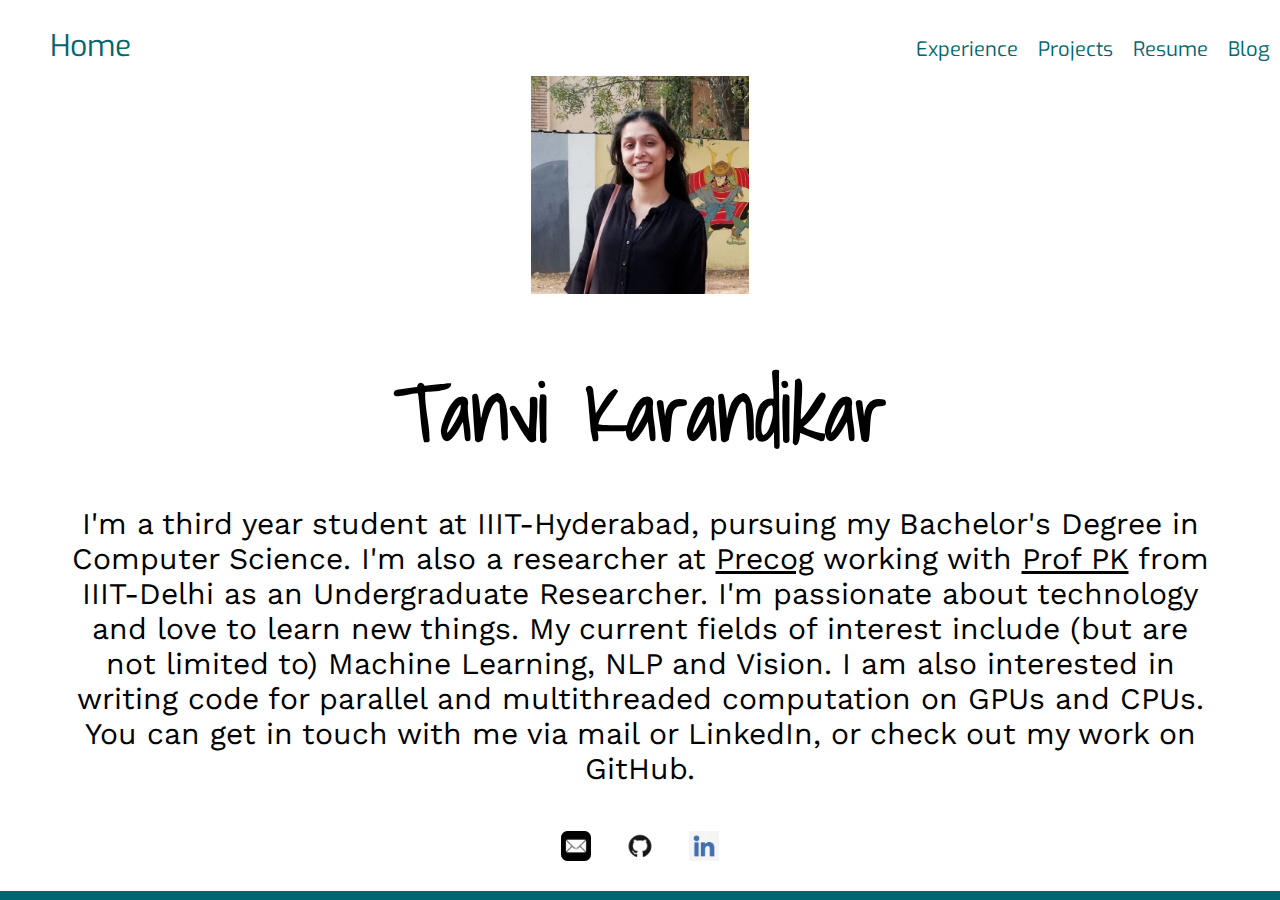
==== index.html @ 406d1a78 "uploading all files" ====
<!DOCTYPE html>
<html lang="en" dir="ltr">
  <head>
    <meta charset="utf-8">
    <meta name="viewport" content="width=device-width, initial-scale=1">
    <title>Tanvi Karandikar</title>
    <link rel="shortcut icon" href="static/fav.ico" />
    <link rel="stylesheet" type="text/css" href="css/main.css" />
    <link href="https://fonts.googleapis.com/css?family=Exo|Acme|Kalam|Shadows+Into+Light|Work+Sans" rel="stylesheet">
  </head>

  <body>

    <nav id="navbarr" class="exo">
      <ul>
        <li><a class="active" href="index.html" id="hov4">Home</a></li>
        <li><a href="html/blog.html" id="hov3">Blog</a></li>
        <li><a href="static/Tanvi_Karandikar_Resume.pdf" id="hov2">Resume</a></li>
        <li><a href="html/projects.html" id="hov1">Projects</a></li>
        <li><a href="html/experience.html" id="hov5">Experience</a></li>
      </ul>
    </nav>


  <!-- <div class="containerr">
    <img src='static/bg.gif' style="width:100%">
    <div id="centered" class="kalam hide">
      तन्वी करंदीकर<p align="center">||सुस्वागतम||</p>
    </div>
  </div> -->

<div>
  <!-- <div class="div1 category "><button class= "button1 acme" onclick="count()">Like this page!</button>
    <p class="write">Likes so far: <b id="count"></b></p></div> -->
   <img src='static/black_square.png' class="center" >

  <div class="three category">
    <div class="div1"><h1 class="big write">Tanvi Karandikar</h1>
      
    
      <!-- <a href="accomplishments.html"><button class="button1">Projects</button></a>
      <a href="accomplishments.html"><button class="button1">Resume</button></a>
      <a href="accomplishments.html"><button class="button1">Blog</button></a> -->
      <p class = "work" >
       I'm a third year student at IIIT-Hyderabad, pursuing my Bachelor's Degree in Computer Science.  
        I'm also a researcher at <a href ="http://precog.iiitd.edu.in/">Precog</a> working with <a href="https://in.linkedin.com/in/ponguru">Prof PK</a> from 
        IIIT-Delhi as an Undergraduate Researcher. 
        I'm passionate about technology and love to learn new things. My current fields of interest 
        include (but are not limited to) Machine Learning, NLP and Vision. I am also interested in writing code for parallel and multithreaded
        computation on GPUs and CPUs. You can get in touch with me via mail or LinkedIn, or check out my work on GitHub.   
      </p>

      <div>
        <a href="mailto:tanvi.karandikar@students.iiit.ac.in  " target="_blank"><img src="static/email.png" class="logo"></a>
        <a href="http://github.com/tanvi141" target="_blank"><img src="static/GitHub-Mark.png" class="logo"></a>
        <a href="https://www.linkedin.com/in/tanvi-karandikar/" target="_blank"><img src="static/linkedin.png" class="logo"></a>
      </div>
 
  </div>
</div>
</div>

<div class="bottom"></div>
</body>
<script type = "text/javascript" src = "js/main.js" ></script>
<script type = "text/javascript" src = "js/hover.js"></script>
<script type = "text/javascript" src = "js/likes.js" ></script>
</html>
---- css/main.css ----
html{
  scroll-behavior: smooth;
}

body{
    /* background-image: url(../static/bgimg.jpg); */
    background-attachment:fixed;
    margin:0;
    color:black;
}

p{
  font-size: 30px;
}


.big {
    font-size: 500%;
    margin-bottom: 0px;
}
/* Style the navbarr */
#navbarr {
  overflow: hidden;
  /* background-color: #026670; */
  z-index: 5;
  color: black;
}

/* navbarr links */
#navbarr a {
  display: block;
  color: #026670;
  text-align: center;
  padding: 0px;
  text-decoration: none;
}

@media only screen and (max-width: 870px) {
  .hide {
    display: none;
  }
}

nav ul li:first-child {
  float: left;
  padding:0px;
  font-size: 30px;
  margin:10px;
}

nav ul li {
  list-style:none;
  margin:20px 10px 10px 10px;
  float: right;
  font-size: 20px;
}

#filler{
  height:200px;
}

/* Page content */
.content {
  padding: 16px;
}

/* The sticky class is added to the navbarr with JS when it reaches its scroll position */
.sticky {
  position: sticky;
  top: 0;
  width: 100%;
}

/* Add some top padding to the page content to prevent sudden quick movement (as the navigation bar gets a new position at the top of the page (position:fixed and top:0) */
.sticky + .content {
  padding-top: 60px;
}


/* Container holding the image and the text */
.container {
  position: relative;
  text-align: center;
  color: white;
  z-index: 0;
}

#centered {
  position: absolute;
  top: 50%;
  left: 50%;
  transform: translate(-50%, -50%);
  z-index: 1;
  font-size: 80px
}

.bottom{
    background-color: #026670;
    color:  #026670;
    /* height: 20px; */
    position: fixed;
    bottom: 0;
    width:100%;
    height:1%;
    /* padding: 10% */
}


.button1 {
  font-family: 'Acme', sans-serif;
  background-color: #fce181;
  border: none;
  color: black;
  padding: 10px;
  text-align: center;
  text-decoration: none;
  display: inline-block;
  font-size: 20px;
  margin: 4px 2px;
  cursor: pointer;
  border-radius: 12px;
}

.div1{
  padding: 0% 5% 0% 5%

}

.category {
    text-align:center;
}


.logo {
  margin:15px;
  display:inline-block;
  height:30px
}

h3{
  text-align: center;
  font-size: 50px;
}
table {
  width: 80%;
  font-family: 'Exo', sans-serif;
  padding: 1%;
  /* margin:20%; */
}

.hov{
  color: "#026670";
}

.kalam{
  font-family: 'Kalam', cursive;
}

.write{
    font-family: 'Shadows Into Light', cursive;
}

.work{
    font-family: 'Work Sans', sans-serif;
}

.exo{
  font-family: 'Exo', sans-serif;
}

#form1{
  font-size: 30px;
  display: inline-block;
  float: left;
}

#pics {
  display: inline-block;
  float: right;
}

#pics1{
  height: auto;
  width: 45vw;
}

.center {
  display: block;
  margin-left: auto;
  margin-right: auto;
  width: 17%;
  height: auto;
  /* margin-top: 5%; */
}

.card {
  box-shadow: 0 4px 8px 0 rgba(0,0,0,0.2);
  transition: 0.3s;
  width: 40%;
  padding: 2%;
  /* margin: 10%; */
  display:grid;
}


.card > img{
  width: 50%;
  height: auto;
}
.card:hover {
  box-shadow: 0 8px 16px 0 rgba(0,0,0,0.2);
}

.container {
  padding: 2px 16px;
}
a, a:visited, a:hover, a:active {
  color: inherit;
}

ul.techstack li {
  display:inline;
  color:#026670;
  background-color: #ece1cf;
}

.cardgrid{
  display:grid;
  grid-template-columns: 50% 50%;
  align-items: center;
  align-content: center;
  align:center;
}
.bloglist{
  list-style: none;
}
.bloglist > li{
  margin: 5% 10% 0% 10%;
  border-bottom: 1px solid #ccc;
  padding-bottom: 2rem;
  padding-top: 2rem;
}

.blogcontent{
  margin: 5% 20%;
}


/* Create two unequal columns that floats next to each other */
.column {
  float: left;
  padding: 10px;
  /* height: 300px; Should be removed. Only for demonstration */
}

.leftt {
  width: 50%;
  align-items: right;
  padding-right: 2%;
}

.rightt {
  width: 40%;
}

/* Clear floats after the columns */
.row:after {
  content: "";
  display: table;
  clear: both;
}
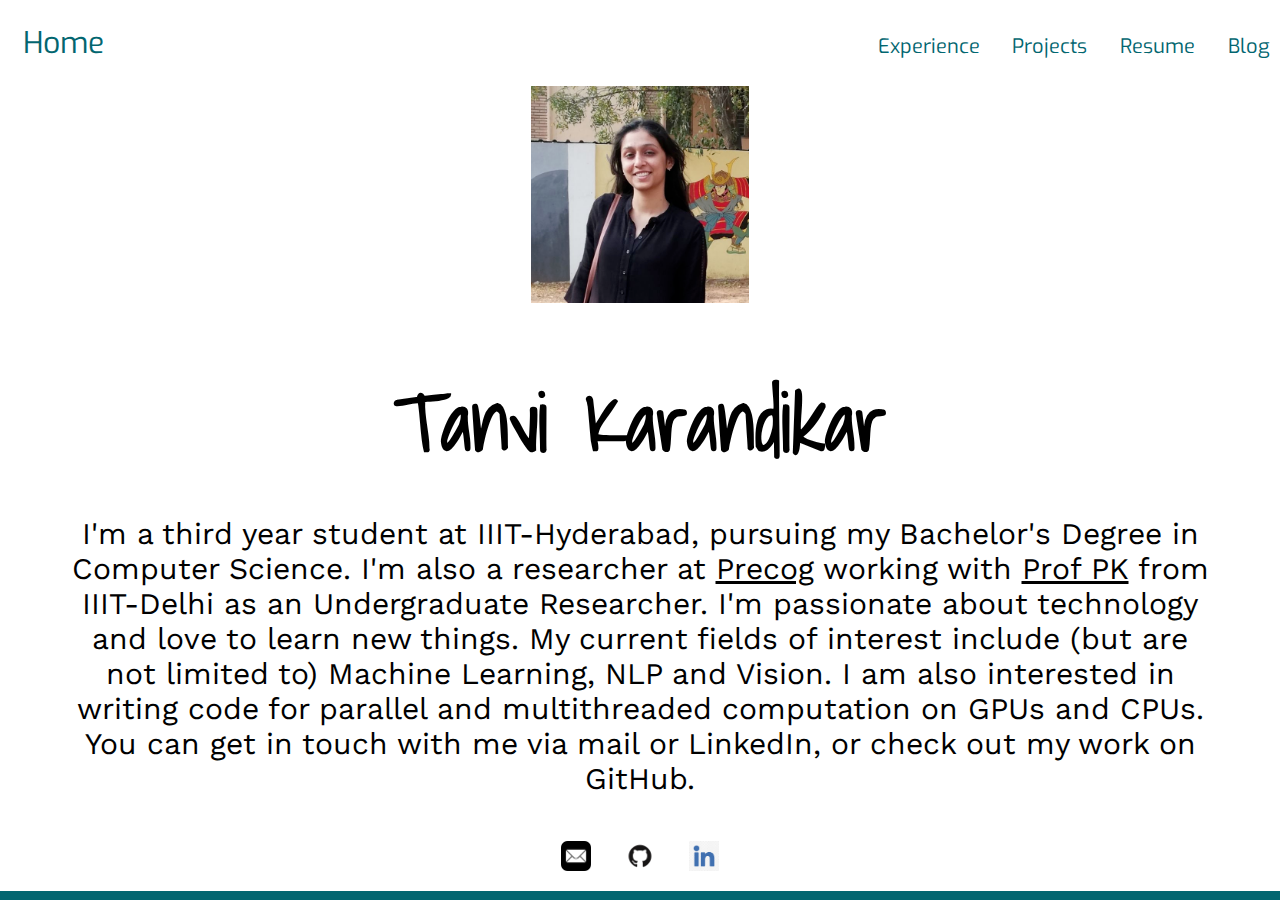
==== commit 9f16d6cf: "responsiveness for mobile" ====
--- a/index.html
+++ b/index.html
@@ -7,20 +7,18 @@
     <link rel="shortcut icon" href="static/fav.ico" />
     <link rel="stylesheet" type="text/css" href="css/main.css" />
     <link href="https://fonts.googleapis.com/css?family=Exo|Acme|Kalam|Shadows+Into+Light|Work+Sans" rel="stylesheet">
+    <link rel="stylesheet" href="https://cdnjs.cloudflare.com/ajax/libs/font-awesome/4.7.0/css/font-awesome.min.css">
   </head>
 
   <body>
-
-    <nav id="navbarr" class="exo">
-      <ul>
-        <li><a class="active" href="index.html" id="hov4">Home</a></li>
-        <li><a href="html/blog.html" id="hov3">Blog</a></li>
-        <li><a href="static/Tanvi_Karandikar_Resume.pdf" id="hov2">Resume</a></li>
-        <li><a href="html/projects.html" id="hov1">Projects</a></li>
-        <li><a href="html/experience.html" id="hov5">Experience</a></li>
-      </ul>
-    </nav>
-
+    <div class ="topnav exo navbarr sticky" id="myTopnav">
+          <a class="active first-child" href="index.html" id="hov4">Home</a>
+          <a class="next-child" href="html/blog.html" id="hov3">Blog</a>
+          <a class="next-child" href="static/Tanvi_Karandikar_Resume.pdf" id="hov2">Resume</a>
+          <a class="next-child" href="html/projects.html" id="hov1">Projects</a>
+          <a class="next-child" href="html/experience.html" id="hov5">Experience</a>
+          <a class="icon" href="javascript:void(0);"  onclick="myNavFunction()"><i class="fa fa-bars"></i></a>
+  </div>  
 
   <!-- <div class="containerr">
     <img src='static/bg.gif' style="width:100%">
@@ -32,7 +30,7 @@
 <div>
   <!-- <div class="div1 category "><button class= "button1 acme" onclick="count()">Like this page!</button>
     <p class="write">Likes so far: <b id="count"></b></p></div> -->
-   <img src='static/black_square.png' class="center" >
+   <img src='static/black_square.png' class="mainimg" >
 
   <div class="three category">
     <div class="div1"><h1 class="big write">Tanvi Karandikar</h1>
--- a/css/main.css
+++ b/css/main.css
@@ -13,42 +13,53 @@
   font-size: 30px;
 }
 
-
 .big {
     font-size: 500%;
     margin-bottom: 0px;
-}
+    text-align: center;
+}
+
+@media only screen and (max-width: 600px) {
+  .big {
+    padding: 0%;
+    font-size: 350%;
+  }
+}
+
 /* Style the navbarr */
-#navbarr {
-  overflow: hidden;
+.navbarr {
+  /* overflow: hidden; */
   /* background-color: #026670; */
   z-index: 5;
-  color: black;
+  color:#026670;
+  /* padding-right:1%; */
+  /* width: 100%; */
 }
 
 /* navbarr links */
-#navbarr a {
+.navbarr > a {
   display: block;
   color: #026670;
   text-align: center;
   padding: 0px;
   text-decoration: none;
-}
-
-@media only screen and (max-width: 870px) {
+  padding: 1% 0 1% 1%;
+}
+
+@media only screen and (max-width: 600px) {
   .hide {
     display: none;
   }
 }
 
-nav ul li:first-child {
+.first-child {
   float: left;
   padding:0px;
   font-size: 30px;
   margin:10px;
 }
 
-nav ul li {
+.next-child {
   list-style:none;
   margin:20px 10px 10px 10px;
   float: right;
@@ -69,6 +80,13 @@
   position: sticky;
   top: 0;
   width: 100%;
+}
+
+/* Remove stickiness */
+@media only screen and (max-width: 600px) {
+  .sticky {
+    position: initial;
+  }
 }
 
 /* Add some top padding to the page content to prevent sudden quick movement (as the navigation bar gets a new position at the top of the page (position:fixed and top:0) */
@@ -203,6 +221,13 @@
 }
 
 
+@media only screen and (max-width: 600px) {
+  .card {
+    width: 80%;
+  }
+}
+
+
 .card > img{
   width: 50%;
   height: auto;
@@ -246,6 +271,17 @@
 }
 
 
+@media only screen and (max-width: 600px) {
+  .blogcontent{
+    margin: 5% 5%;
+  }
+  p{
+    font-size: 20px;
+  }
+  .bloglist > li{
+    margin: 5% 9% 5% 2%;
+  }
+}
 /* Create two unequal columns that floats next to each other */
 .column {
   float: left;
@@ -253,6 +289,9 @@
   /* height: 300px; Should be removed. Only for demonstration */
 }
 
+.column > img {
+  float: right;
+}
 .leftt {
   width: 50%;
   align-items: right;
@@ -263,9 +302,84 @@
   width: 40%;
 }
 
+@media screen and (max-width: 600px) {
+  .column > img{
+    height: 180px !important;
+    width: auto !important;
+    float: left;
+    margin-left: 10%;
+    padding-left: 5%;
+  }
+  .leftt {
+    /* width: 100%; */
+    align-items: right;
+    padding-right: 10%;
+    padding-bottom: 0;
+    margin-top: 0;
+  }
+  .rightt {
+    width: 80%;
+    padding: 2% 10% 2% 10%;
+    margin-bottom: 20%;
+  }
+  .column > h1 {
+    margin-top: 0;
+  }
+
+  text{
+    font-size: 20px !important;
+  }
+}
 /* Clear floats after the columns */
 .row:after {
   content: "";
   display: table;
   clear: both;
-} +} 
+
+.topnav {
+  overflow: hidden;
+}
+
+
+.topnav .icon {
+  display: none;
+}
+
+@media screen and (max-width: 600px) {
+  .topnav a:not(:first-child) {display: none;}
+  .topnav a.icon {
+    float: right;
+    display: block;
+    padding: 5%;
+  }
+}
+
+@media screen and (max-width: 600px) {
+  .topnav.navresponsive {position: relative;}
+  .topnav.navresponsive .icon {
+    position: absolute;
+    right: 0;
+    top: 0;
+  }
+  .topnav.navresponsive a {
+    float: none;
+    display: block;
+    text-align: left;
+    color: #026670;
+  }
+}
+
+.mainimg{
+  display: block;
+  margin-left: auto;
+  margin-right: auto;
+  width: 17%;
+  height: auto;
+}
+
+@media only screen and (max-width: 600px) {
+  .mainimg {
+    width: 60%;
+  }
+}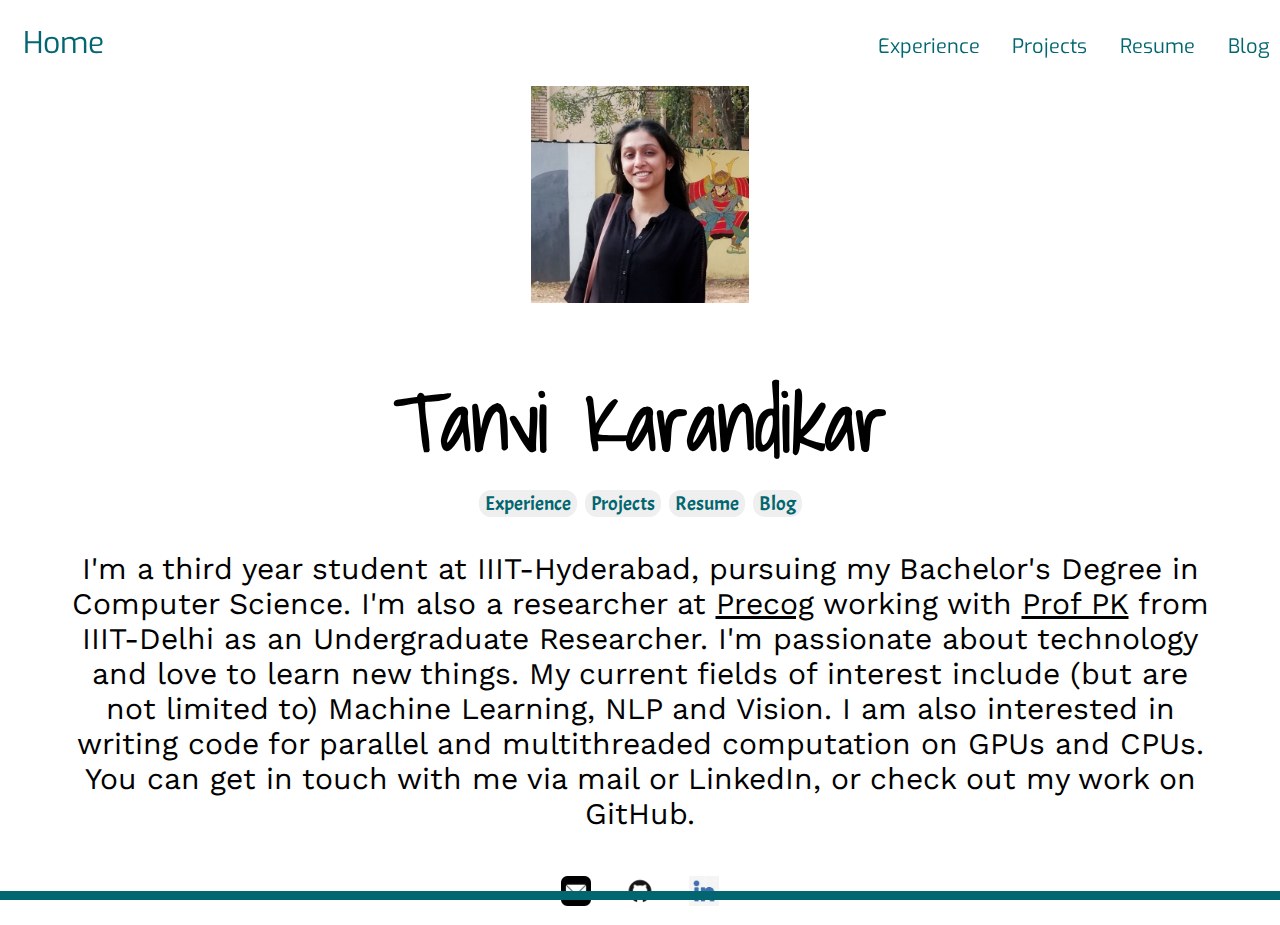
==== commit 147c72bc: "buttons for main page" ====
--- a/index.html
+++ b/index.html
@@ -36,9 +36,10 @@
     <div class="div1"><h1 class="big write">Tanvi Karandikar</h1>
       
     
-      <!-- <a href="accomplishments.html"><button class="button1">Projects</button></a>
+      <a href="accomplishments.html"><button class="button1">Experience</button></a>
+      <a href="accomplishments.html"><button class="button1">Projects</button></a>
       <a href="accomplishments.html"><button class="button1">Resume</button></a>
-      <a href="accomplishments.html"><button class="button1">Blog</button></a> -->
+      <a href="accomplishments.html"><button class="button1">Blog</button></a>
       <p class = "work" >
        I'm a third year student at IIIT-Hyderabad, pursuing my Bachelor's Degree in Computer Science.  
         I'm also a researcher at <a href ="http://precog.iiitd.edu.in/">Precog</a> working with <a href="https://in.linkedin.com/in/ponguru">Prof PK</a> from 
--- a/css/main.css
+++ b/css/main.css
@@ -126,14 +126,15 @@
 
 .button1 {
   font-family: 'Acme', sans-serif;
-  background-color: #fce181;
+  /* background-color: #026670; */
   border: none;
   color: black;
-  padding: 10px;
+  /* padding: 10px; */
   text-align: center;
-  text-decoration: none;
+  /* text-decoration: none; */
   display: inline-block;
   font-size: 20px;
+  color: #026670;
   margin: 4px 2px;
   cursor: pointer;
   border-radius: 12px;
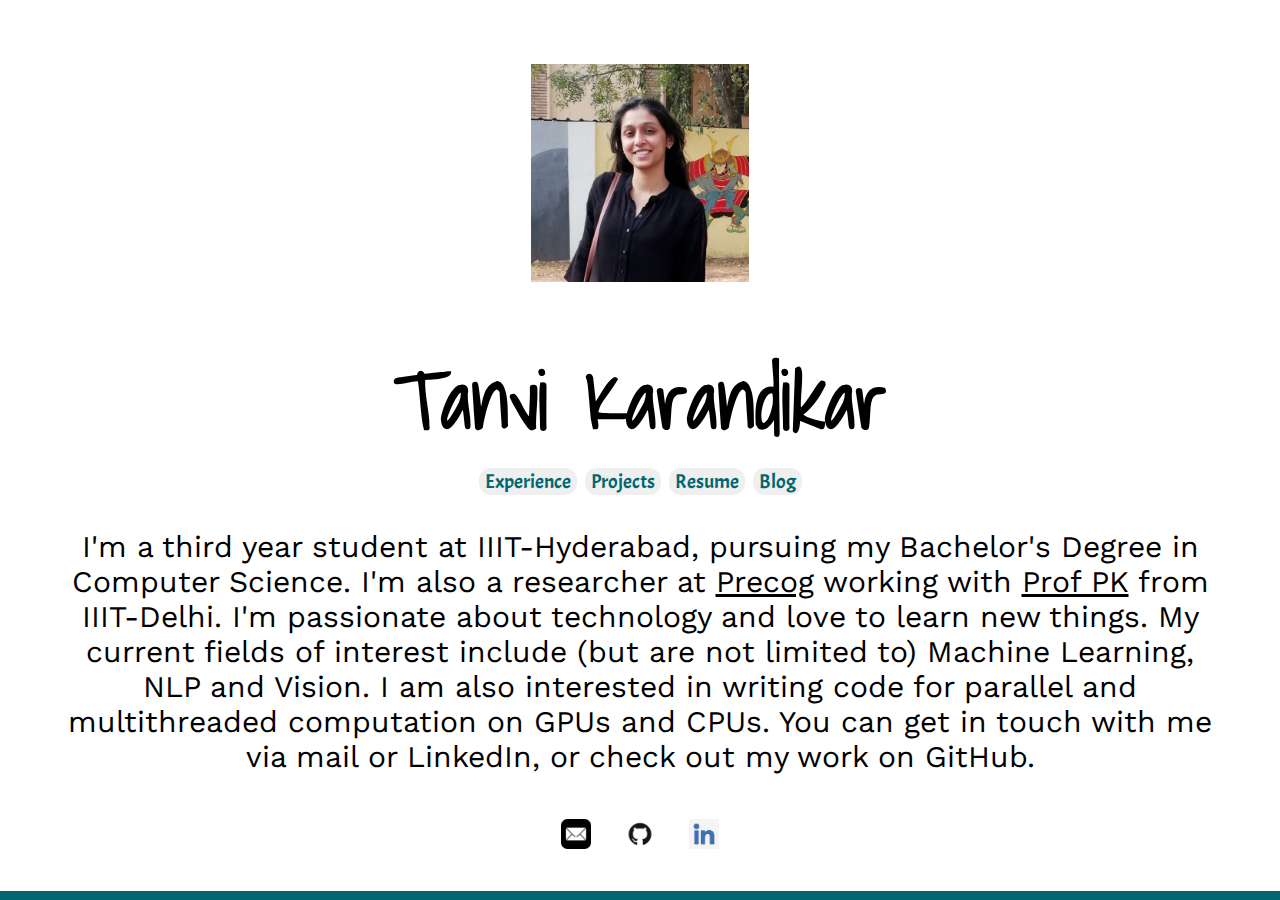
==== commit e885ed58: "remove nav from main page" ====
--- a/index.html
+++ b/index.html
@@ -12,12 +12,12 @@
 
   <body>
     <div class ="topnav exo navbarr sticky" id="myTopnav">
-          <a class="active first-child" href="index.html" id="hov4">Home</a>
+          <!-- <a class="active first-child" href="index.html" id="hov4">Home</a> 
           <a class="next-child" href="html/blog.html" id="hov3">Blog</a>
           <a class="next-child" href="static/Tanvi_Karandikar_Resume.pdf" id="hov2">Resume</a>
           <a class="next-child" href="html/projects.html" id="hov1">Projects</a>
           <a class="next-child" href="html/experience.html" id="hov5">Experience</a>
-          <a class="icon" href="javascript:void(0);"  onclick="myNavFunction()"><i class="fa fa-bars"></i></a>
+          <a class="icon" href="javascript:void(0);"  onclick="myNavFunction()"><i class="fa fa-bars"></i></a> -->
   </div>  
 
   <!-- <div class="containerr">
@@ -36,14 +36,14 @@
     <div class="div1"><h1 class="big write">Tanvi Karandikar</h1>
       
     
-      <a href="accomplishments.html"><button class="button1">Experience</button></a>
-      <a href="accomplishments.html"><button class="button1">Projects</button></a>
-      <a href="accomplishments.html"><button class="button1">Resume</button></a>
-      <a href="accomplishments.html"><button class="button1">Blog</button></a>
+      <a href="html/experience.html"><button class="button1">Experience</button></a>
+      <a href="html/projects.html"><button class="button1">Projects</button></a>
+      <a href="static/Tanvi_Karandikar_Resume.pdf"><button class="button1">Resume</button></a>
+      <a href="html/blog.html"><button class="button1">Blog</button></a>
       <p class = "work" >
        I'm a third year student at IIIT-Hyderabad, pursuing my Bachelor's Degree in Computer Science.  
         I'm also a researcher at <a href ="http://precog.iiitd.edu.in/">Precog</a> working with <a href="https://in.linkedin.com/in/ponguru">Prof PK</a> from 
-        IIIT-Delhi as an Undergraduate Researcher. 
+        IIIT-Delhi. 
         I'm passionate about technology and love to learn new things. My current fields of interest 
         include (but are not limited to) Machine Learning, NLP and Vision. I am also interested in writing code for parallel and multithreaded
         computation on GPUs and CPUs. You can get in touch with me via mail or LinkedIn, or check out my work on GitHub.   
--- a/css/main.css
+++ b/css/main.css
@@ -377,6 +377,7 @@
   margin-right: auto;
   width: 17%;
   height: auto;
+  margin-top: 5%;
 }
 
 @media only screen and (max-width: 600px) {
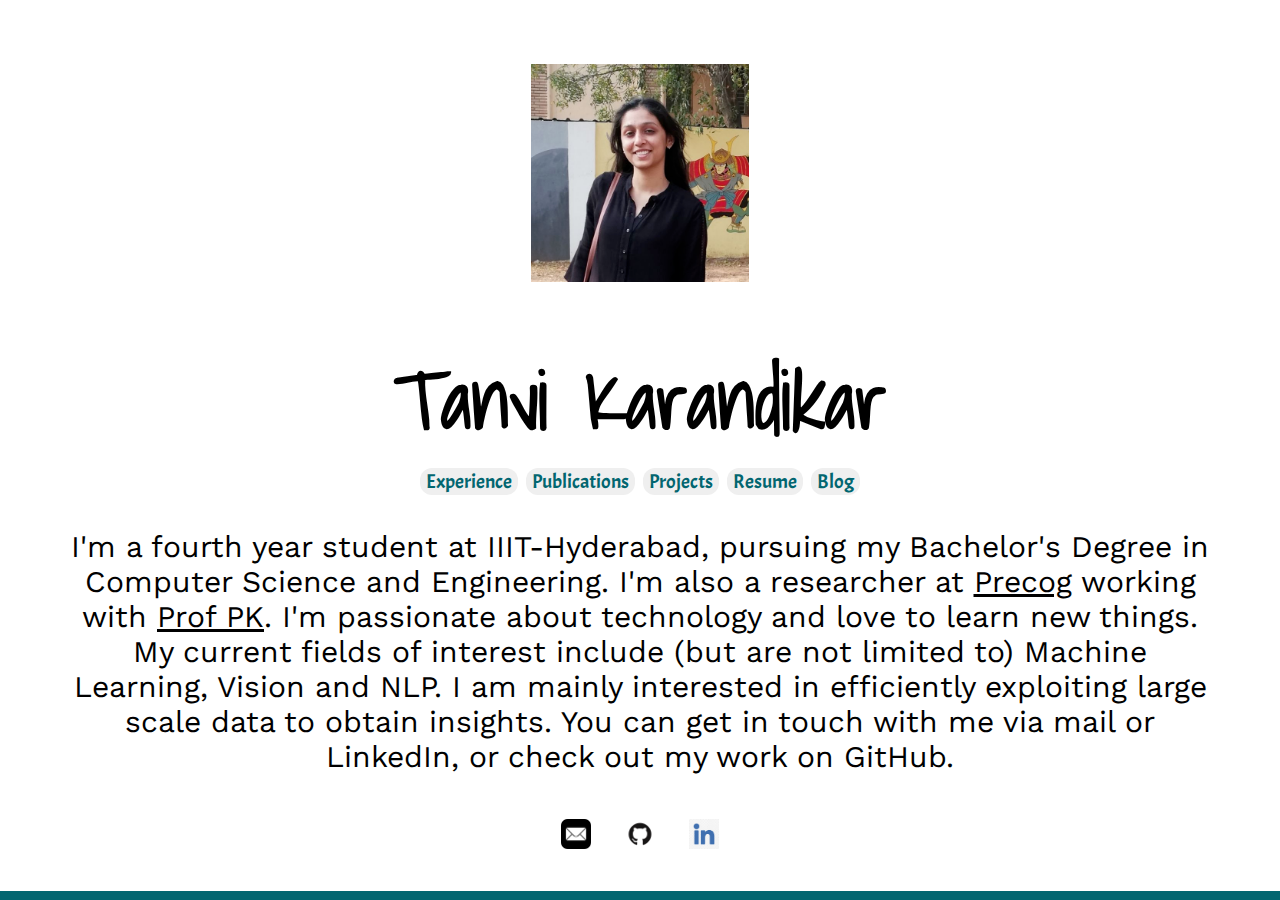
==== commit e30983bc: "update" ====
--- a/index.html
+++ b/index.html
@@ -37,16 +37,16 @@
       
     
       <a href="html/experience.html"><button class="button1">Experience</button></a>
+      <a href="html/publications.html"><button class="button1">Publications</button></a>
       <a href="html/projects.html"><button class="button1">Projects</button></a>
       <a href="static/Tanvi_Karandikar_Resume.pdf"><button class="button1">Resume</button></a>
       <a href="html/blog.html"><button class="button1">Blog</button></a>
       <p class = "work" >
-       I'm a third year student at IIIT-Hyderabad, pursuing my Bachelor's Degree in Computer Science.  
-        I'm also a researcher at <a href ="http://precog.iiitd.edu.in/">Precog</a> working with <a href="https://in.linkedin.com/in/ponguru">Prof PK</a> from 
-        IIIT-Delhi. 
+       I'm a fourth year student at IIIT-Hyderabad, pursuing my Bachelor's Degree in Computer Science and Engineering.  
+        I'm also a researcher at <a href ="http://precog.iiitd.edu.in/">Precog</a> working with <a href="https://in.linkedin.com/in/ponguru">Prof PK</a>. 
         I'm passionate about technology and love to learn new things. My current fields of interest 
-        include (but are not limited to) Machine Learning, NLP and Vision. I am also interested in writing code for parallel and multithreaded
-        computation on GPUs and CPUs. You can get in touch with me via mail or LinkedIn, or check out my work on GitHub.   
+        include (but are not limited to) Machine Learning, Vision and NLP. I am mainly interested in 
+        efficiently exploiting large scale data to obtain insights. You can get in touch with me via mail or LinkedIn, or check out my work on GitHub.   
       </p>
 
       <div>
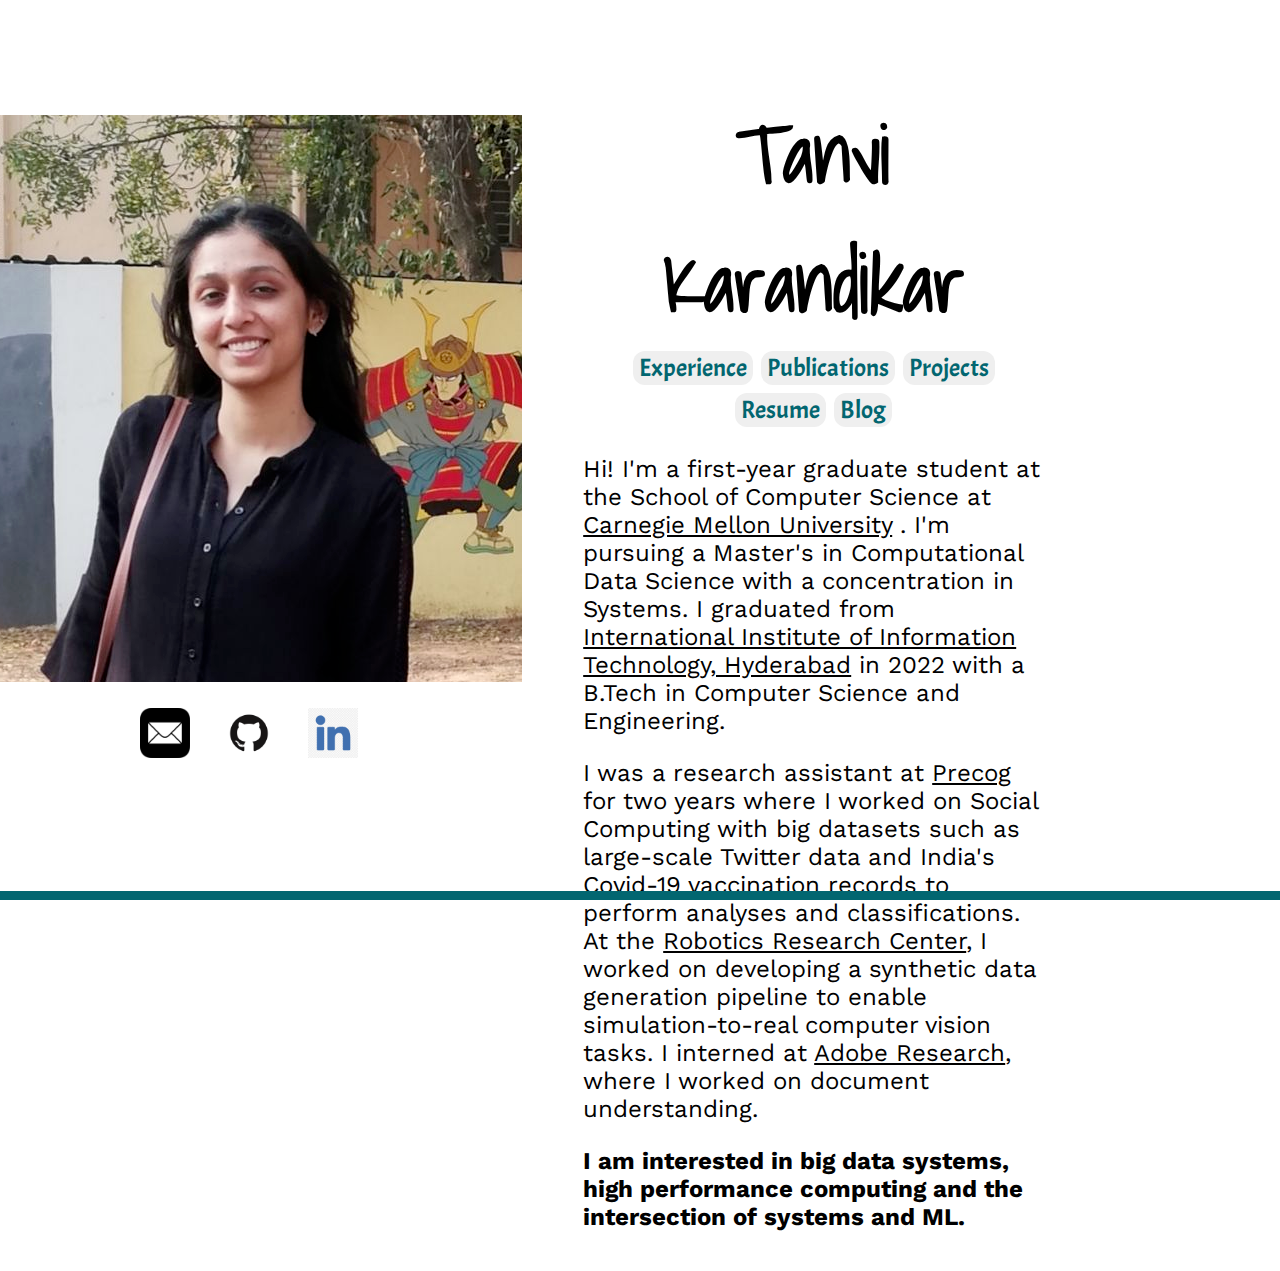
==== commit 0e68ee47: "updates" ====
--- a/index.html
+++ b/index.html
@@ -27,37 +27,58 @@
     </div>
   </div> -->
 
-<div>
-  <!-- <div class="div1 category "><button class= "button1 acme" onclick="count()">Like this page!</button>
-    <p class="write">Likes so far: <b id="count"></b></p></div> -->
-   <img src='static/black_square.png' class="mainimg" >
+  <div class="row exo" style="padding-top: 2%; padding-bottom: 0%;">
 
-  <div class="three category">
-    <div class="div1"><h1 class="big write">Tanvi Karandikar</h1>
-      
-    
-      <a href="html/experience.html"><button class="button1">Experience</button></a>
-      <a href="html/publications.html"><button class="button1">Publications</button></a>
-      <a href="html/projects.html"><button class="button1">Projects</button></a>
-      <a href="static/Tanvi_Karandikar_Resume.pdf"><button class="button1">Resume</button></a>
-      <a href="html/blog.html"><button class="button1">Blog</button></a>
-      <p class = "work" >
-       I'm a fourth year student at IIIT-Hyderabad, pursuing my Bachelor's Degree in Computer Science and Engineering.  
-        I'm also a researcher at <a href ="http://precog.iiitd.edu.in/">Precog</a> working with <a href="https://in.linkedin.com/in/ponguru">Prof PK</a>. 
-        I'm passionate about technology and love to learn new things. My current fields of interest 
-        include (but are not limited to) Machine Learning, Vision and NLP. I am mainly interested in 
-        efficiently exploiting large scale data to obtain insights. You can get in touch with me via mail or LinkedIn, or check out my work on GitHub.   
-      </p>
-
-      <div>
-        <a href="mailto:tanvi.karandikar@students.iiit.ac.in  " target="_blank"><img src="static/email.png" class="logo"></a>
+    <div class="column leftt">
+      <div style="float: right; padding-top: 10%;">
+        <img src='static/black_square.png' class="mainimg" style="align-items: center;" >
+      <div style="margin-left: 30%; margin-top: 2%;">
+        <a href="mailto:tanvi.karandikar141@gmail.com" target="_blank"><img src="static/email.png" class="logo"></a>
         <a href="http://github.com/tanvi141" target="_blank"><img src="static/GitHub-Mark.png" class="logo"></a>
         <a href="https://www.linkedin.com/in/tanvi-karandikar/" target="_blank"><img src="static/linkedin.png" class="logo"></a>
       </div>
+        </div>
  
+    </div>
+    <div class="column rightt">
+        
+        <text style="font-size: 100%; align-items: left; padding-right: 0; margin-right: 0;">
+          <div class="three category">
+            <div class="div1"><h1 class="big write">Tanvi Karandikar</h1>
+              
+            
+              <a href="html/experience.html"><button class="button1">Experience</button></a>
+              <a href="html/publications.html"><button class="button1">Publications</button></a>
+              <a href="html/projects.html"><button class="button1">Projects</button></a>
+              <a href="static/Tanvi_Karandikar_Resume.pdf"><button class="button1">Resume</button></a>
+              <a href="html/blog.html"><button class="button1">Blog</button></a>
+              <p class = "work" style="text-align: left" >
+        Hi! I'm a first-year graduate student at the School of Computer Science at <a href="https://www.cmu.edu/">Carnegie Mellon University</a> .
+        I'm pursuing a Master's in Computational Data Science with a concentration in Systems.
+        I graduated from <a href="https://www.iiit.ac.in/">International Institute of Information Technology, Hyderabad</a> in 2022 with a B.Tech
+        in Computer Science and Engineering.
+</p>
+<p class = "work" style="text-align: left" >
+I was a research assistant at <a href="http://precog.iiitd.edu.in/">Precog</a> for two years where I worked on Social Computing with 
+big datasets such as large-scale Twitter data and India's Covid-19 vaccination records to perform analyses and classifications. 
+  At the <a href="https://robotics.iiit.ac.in/">Robotics Research Center</a>, I worked on developing a synthetic data generation pipeline to enable
+  simulation-to-real computer vision tasks. I interned at <a href="https://research.adobe.com/">Adobe Research</a>, where I worked on document
+  understanding. 
+ </p>
+<p class = "work" style="text-align: left" >
+        <b>I am interested in big data systems, high performance 
+         computing and the intersection of systems and ML. </b> 
+                
+              </p>
+              <p> </p>
+        
+             
+          </div>
+        </text>
+    </div>
+
   </div>
-</div>
-</div>
+
 
 <div class="bottom"></div>
 </body>
--- a/css/main.css
+++ b/css/main.css
@@ -133,7 +133,7 @@
   text-align: center;
   /* text-decoration: none; */
   display: inline-block;
-  font-size: 20px;
+  font-size: 25px;
   color: #026670;
   margin: 4px 2px;
   cursor: pointer;
@@ -152,8 +152,8 @@
 
 .logo {
   margin:15px;
-  display:inline-block;
-  height:30px
+  /* display:inline-block; */
+  height:50px
 }
 
 h3{
@@ -181,6 +181,7 @@
 
 .work{
     font-family: 'Work Sans', sans-serif;
+    font-size: 150%;
 }
 
 .exo{
@@ -215,7 +216,7 @@
 .card {
   box-shadow: 0 4px 8px 0 rgba(0,0,0,0.2);
   transition: 0.3s;
-  width: 40%;
+  width: 80%;
   padding: 2%;
   /* margin: 10%; */
   display:grid;
@@ -294,7 +295,7 @@
   float: right;
 }
 .leftt {
-  width: 50%;
+  width: 40%;
   align-items: right;
   padding-right: 2%;
 }
@@ -302,6 +303,21 @@
 .rightt {
   width: 40%;
 }
+
+.float-container {
+}
+
+.float-child {
+  width: 45%;
+  float: left;
+  padding: 1%;
+} 
+
+.float-child1   {
+  width: 45%;
+  float: right;
+  padding: 1%;
+} 
 
 @media screen and (max-width: 600px) {
   .column > img{
@@ -375,7 +391,7 @@
   display: block;
   margin-left: auto;
   margin-right: auto;
-  width: 17%;
+  /* width: 17%; */
   height: auto;
   margin-top: 5%;
 }
